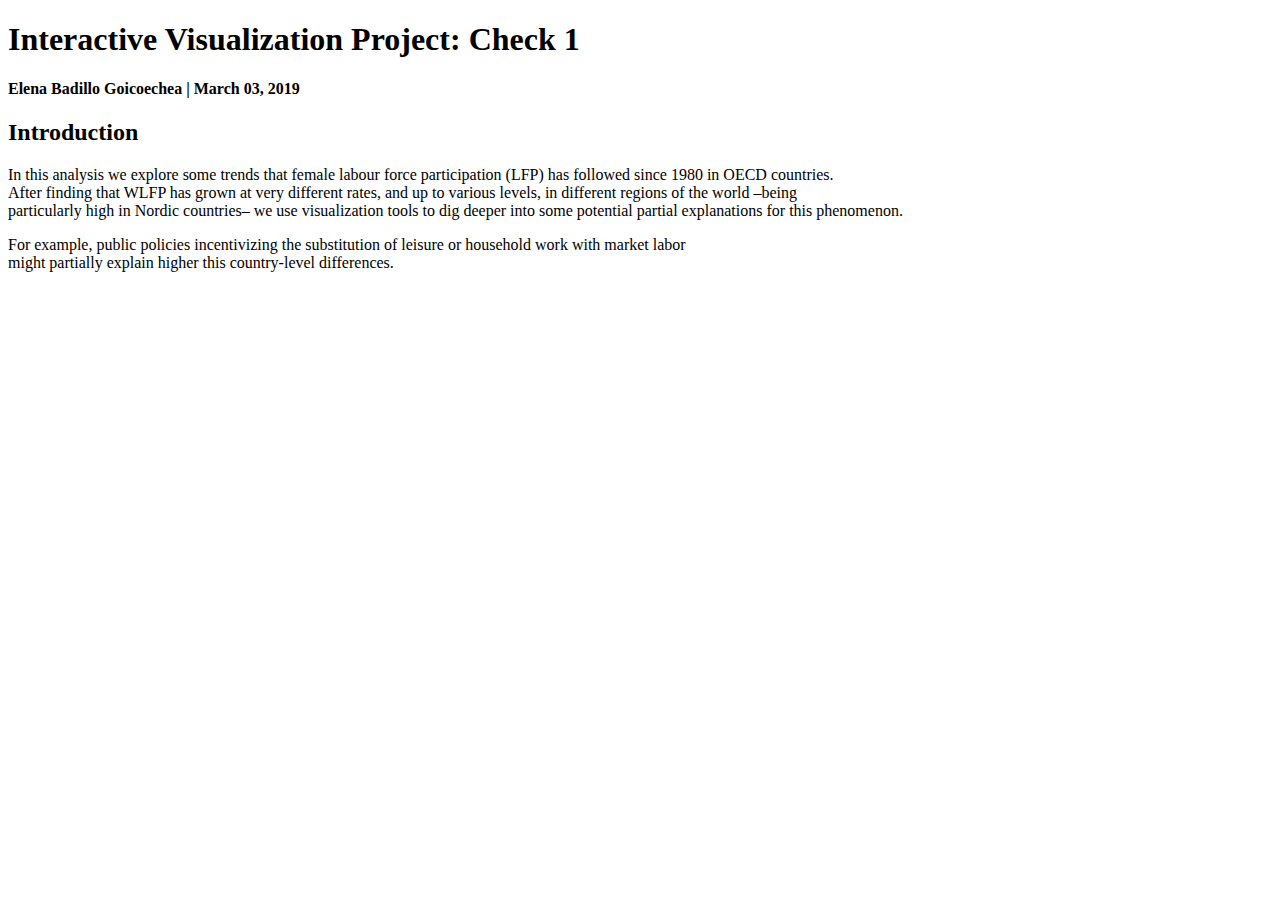
==== index.html @ 7882cd6a "Female LFP: Interactive Visualization I" ====
<!DOCTYPE html>
<html lang="en">
<head>
  <meta charset="UTF-8">
  <title> Reverse Scatterplot in d3</title>
  <link rel="stylesheet" type="text/css" href="main.css">
</head>
<body>
  <h1>Interactive Visualization Project: Check 1</h1>
  <h4>    Elena Badillo Goicoechea |  March 03, 2019  </h4>
  <h2>Introduction</h2>

<p>In this analysis we explore some trends that female labour force participation (LFP) has followed since 1980 in OECD countries.
</br>After finding that WLFP has grown at very different rates, and up to various levels, 
in different regions of the world –being </br> particularly high in Nordic countries– we use visualization tools to dig deeper into some potential partial explanations for this phenomenon.</p> 

For example, public policies incentivizing the substitution of leisure or household work with market labor </br> might partially explain higher this country-level differences.</p>

<script src="https://d3js.org/d3.v4.js"></script>
  <div id="lfptime"></div>
  <script src="lfpseries.js"></script>
  <div id="dynscatter"></div>
  <script src="dyn_scatter_mult.js"></script>
  
</body>
</html>
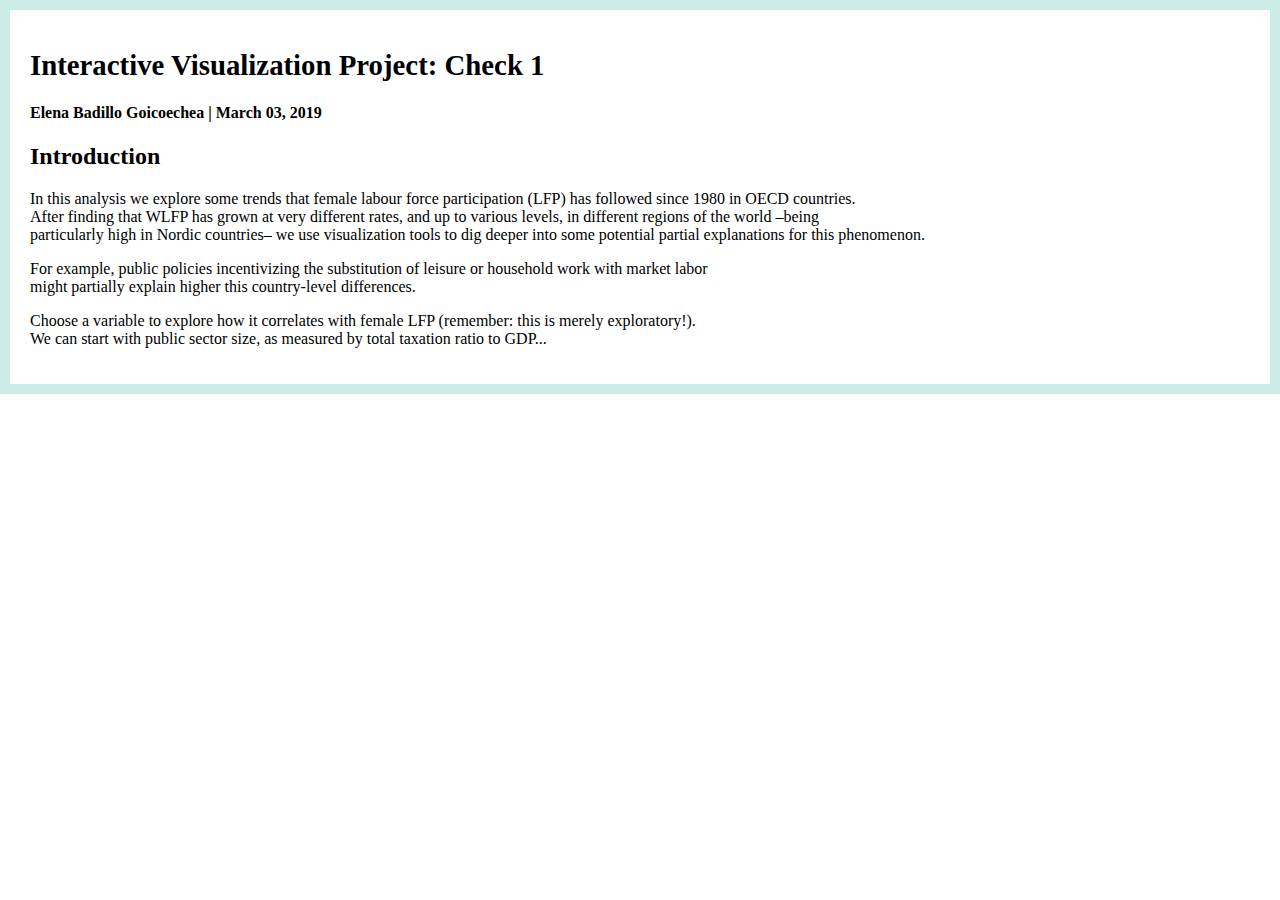
==== commit 5878f04c: "Female LFP: Interactive Visualization I" ====
--- a/index.html
+++ b/index.html
@@ -2,7 +2,7 @@
 <html lang="en">
 <head>
   <meta charset="UTF-8">
-  <title> Reverse Scatterplot in d3</title>
+  <title> Trends in Female Labor Participation </title>
   <link rel="stylesheet" type="text/css" href="main.css">
 </head>
 <body>
@@ -18,6 +18,7 @@
 
 <script src="https://d3js.org/d3.v4.js"></script>
   <div id="lfptime"></div>
+    <p> Choose a variable to explore how it correlates with female LFP (remember: this is merely exploratory!). </br> We can start with public sector size, as measured by total taxation ratio to GDP... </p>
   <script src="lfpseries.js"></script>
   <div id="dynscatter"></div>
   <script src="dyn_scatter_mult.js"></script>
--- a/main.css
+++ b/main.css
@@ -0,0 +1,110 @@
+html,
+
+head {
+  border-style: solid;
+  border-color: #ccece6;
+  border-width: 10px;
+}
+
+.lfptime{
+	 width: 100%;
+	 height: 100%;
+	 align-items: center;
+	 justify-content: center;
+     display: flex;
+     flex:50;
+  }
+
+body {
+  color: #000;
+  background: #fff;
+  width: 100%;
+  height: 110%;
+  font-family: Garamond;
+  margin: 10px;
+  padding: 10px;
+  border: 10px;
+}
+
+path.line
+{
+    fill: none;
+    stroke: #000;
+}
+
+.dynscatter {
+  width: 100%;
+  height: 100%;
+  display: flex;
+  align-items: center;
+  justify-content: center;
+}
+
+          #GWGButton {
+        cursor: pointer;
+      }
+      
+      #GWGButton rect {
+        fill: #ccc;
+      }
+      
+      #GWGButton text {
+        font-family: Garamond, sans-serif;
+        font-size: 14px;
+        fill: black;
+      }
+      
+      #GWGButton:hover rect {
+        fill: '#12939A';
+      }
+
+
+
+          #JQButton {
+        cursor: pointer;
+      }
+      
+      #JQButton rect {
+        fill: #ccc;
+      }
+      
+      #JQButton text {
+        font-family: Garamond, sans-serif;
+        font-size: 14px;
+        fill: black;
+      }
+      
+      #JQButton:hover rect {
+        fill: '#12939A';
+      }
+
+
+            #IncButton {
+        cursor: pointer;
+      }
+      
+      #IncButton rect {
+        fill: #ccc;
+      }
+      
+      #IncButton text {
+        font-family: Garamond, sans-serif;
+        font-size: 14px;
+        fill: black;
+      }
+      
+      #IncButton:hover rect {
+        fill: '#12939A';
+      }
+
+title, p, h1, h2, h3, h4, h5, h6 {
+ font-family: Garamond;
+ }
+ title {font-size: 4em; }
+ p  { font-size: 1.0em; }
+ h1 { font-size: 1.8em; }
+ h2 { font-size: 1.5em; }
+ h3 { font-size: 1.1em ; }
+ h4 { font-size: 1.0em; }
+ h5 { font-size: 0.9em; }
+ h6 { font-size: 0.8em; }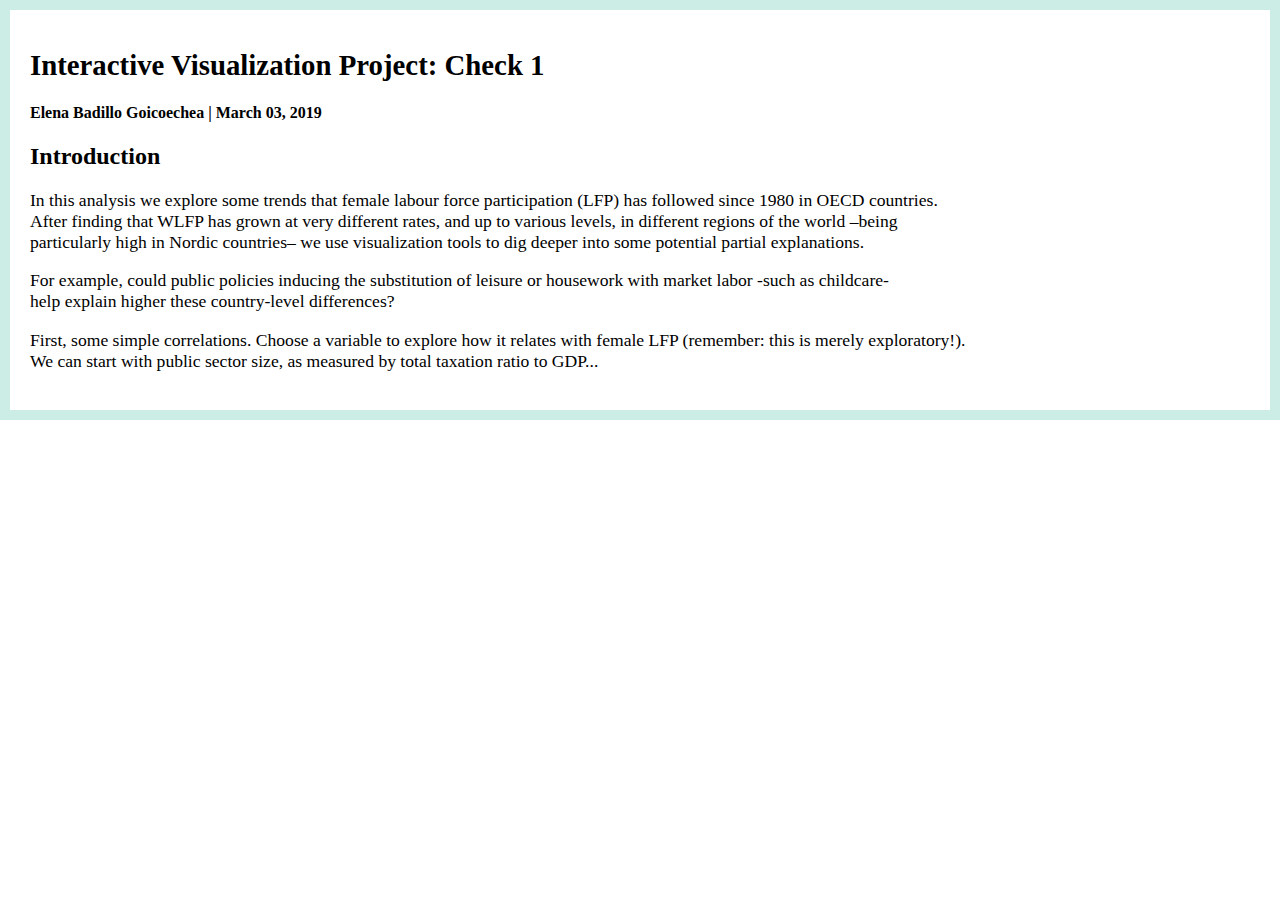
==== commit c9ab2b56: "Formatting - Female LFP Trends (Late commit!)" ====
--- a/index.html
+++ b/index.html
@@ -10,15 +10,15 @@
   <h4>    Elena Badillo Goicoechea |  March 03, 2019  </h4>
   <h2>Introduction</h2>
 
-<p>In this analysis we explore some trends that female labour force participation (LFP) has followed since 1980 in OECD countries.
+<p> In this analysis we explore some trends that female labour force participation (LFP) has followed since 1980 in OECD countries.
 </br>After finding that WLFP has grown at very different rates, and up to various levels, 
-in different regions of the world –being </br> particularly high in Nordic countries– we use visualization tools to dig deeper into some potential partial explanations for this phenomenon.</p> 
+in different regions of the world –being </br> particularly high in Nordic countries– we use visualization tools to dig deeper into some potential partial explanations.</p> 
 
-For example, public policies incentivizing the substitution of leisure or household work with market labor </br> might partially explain higher this country-level differences.</p>
+<p> For example, could public policies inducing the substitution of leisure or housework with market labor -such as childcare- </br>  help explain higher these country-level differences?</p>
 
 <script src="https://d3js.org/d3.v4.js"></script>
   <div id="lfptime"></div>
-    <p> Choose a variable to explore how it correlates with female LFP (remember: this is merely exploratory!). </br> We can start with public sector size, as measured by total taxation ratio to GDP... </p>
+    <p> First, some simple correlations. Choose a variable to explore how it relates with female LFP (remember: this is merely exploratory!). </br> We can start with public sector size, as measured by total taxation ratio to GDP... </p>
   <script src="lfpseries.js"></script>
   <div id="dynscatter"></div>
   <script src="dyn_scatter_mult.js"></script>
--- a/main.css
+++ b/main.css
@@ -72,10 +72,12 @@
         font-family: Garamond, sans-serif;
         font-size: 14px;
         fill: black;
+        text-align: center;
       }
       
       #JQButton:hover rect {
         fill: '#12939A';
+        text-align: center;
       }
 
 
@@ -85,23 +87,63 @@
       
       #IncButton rect {
         fill: #ccc;
+        text-align: center;
       }
       
       #IncButton text {
-        font-family: Garamond, sans-serif;
+        font-family: Garamond;
         font-size: 14px;
         fill: black;
+        text-align: center;
       }
       
       #IncButton:hover rect {
         fill: '#12939A';
       }
 
+
+                #GovButton {
+        cursor: pointer;
+      }
+      
+      #GovButton rect {
+        fill: #ccc;
+        padding: 2px;
+        border-radius: 2px;
+      }
+      
+      #GovButton text {
+        font-family: Garamond;
+        font-size: 14px;
+        text-align: center;
+        fill: black;
+      }
+      
+      #GovButton:hover rect {
+        fill: '#12939A';
+      }
+
+.tooltip {
+    position: absolute;
+    font-family: Garamond;
+    z-index: 10;
+    visibility: hidden;
+    background-color: #B4CDCD;
+    text-align: center;
+    padding: 2px;
+    opacity: 0.65;
+    border-radius: 2px;
+    font-weight: bold;
+    font: 12px sans-serif;
+    color: white;
+    pointer-events: none;
+}
+
 title, p, h1, h2, h3, h4, h5, h6 {
  font-family: Garamond;
  }
  title {font-size: 4em; }
- p  { font-size: 1.0em; }
+ p  { font-size: 1.1em; }
  h1 { font-size: 1.8em; }
  h2 { font-size: 1.5em; }
  h3 { font-size: 1.1em ; }
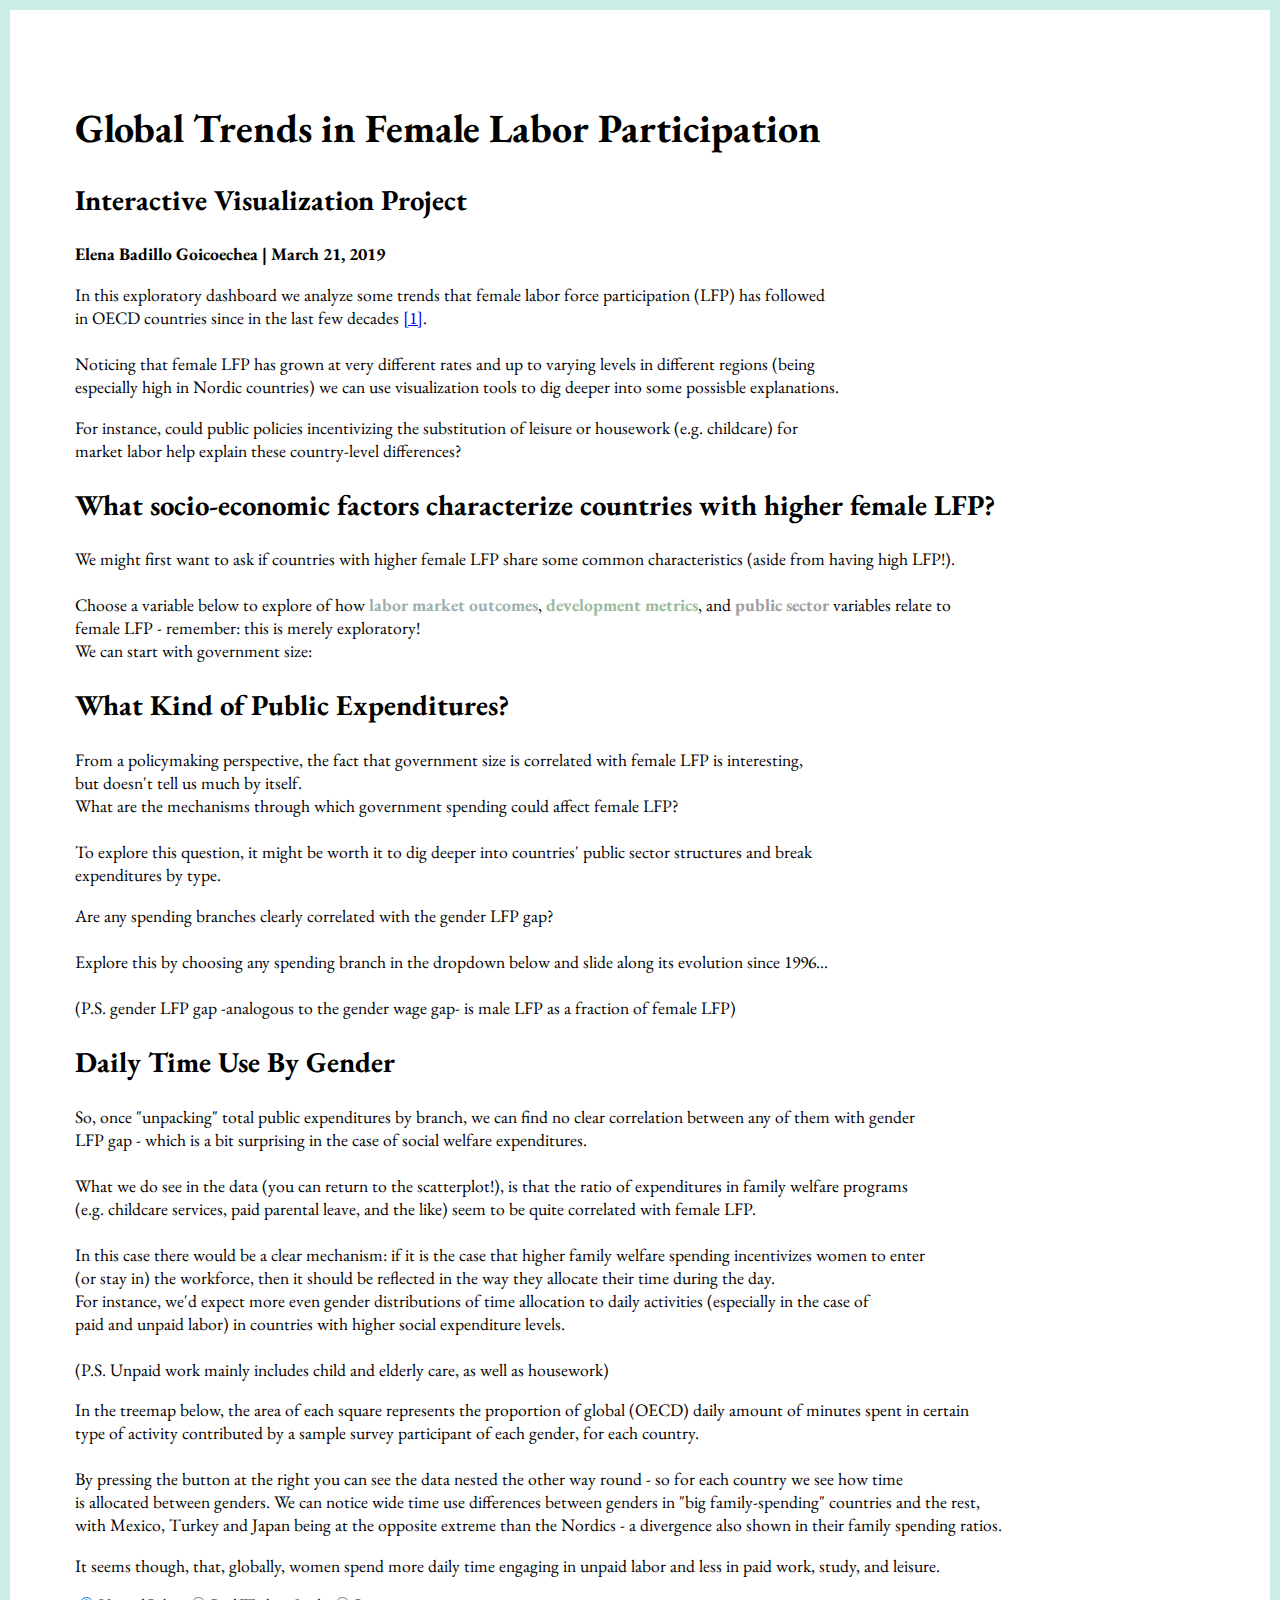
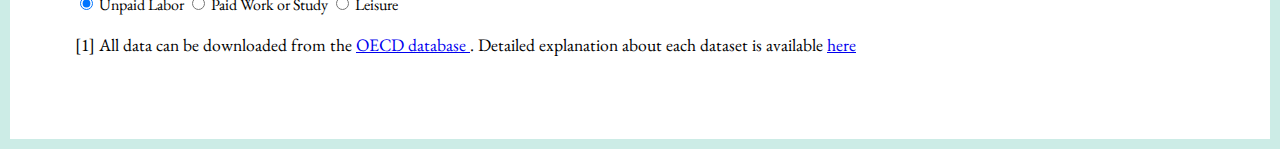
==== commit 335f3767: "aesthetics details and texts" ====
--- a/index.html
+++ b/index.html
@@ -1,28 +1,96 @@
 <!DOCTYPE html>
 <html lang="en">
 <head>
+  <link href="https://fonts.googleapis.com/css?family=EB+Garamond" rel="stylesheet">
   <meta charset="UTF-8">
-  <title> Trends in Female Labor Participation </title>
+  <title> Global Trends in Female Labor Participation </title>
   <link rel="stylesheet" type="text/css" href="main.css">
 </head>
 <body>
-  <h1>Interactive Visualization Project: Check 1</h1>
-  <h4>    Elena Badillo Goicoechea |  March 03, 2019  </h4>
-  <h2>Introduction</h2>
+  <h1>Global Trends in Female Labor Participation </h1>
+<h2> Interactive Visualization Project</h2>
+  <h3>    Elena Badillo Goicoechea |  March 21, 2019  </h3>
+ 
 
-<p> In this analysis we explore some trends that female labour force participation (LFP) has followed since 1980 in OECD countries.
-</br>After finding that WLFP has grown at very different rates, and up to various levels, 
-in different regions of the world –being </br> particularly high in Nordic countries– we use visualization tools to dig deeper into some potential partial explanations.</p> 
 
-<p> For example, could public policies inducing the substitution of leisure or housework with market labor -such as childcare- </br>  help explain higher these country-level differences?</p>
+
+<p> In this exploratory dashboard we analyze some trends that female labor force participation (LFP) has followed  </br> 
+ in OECD countries since in the last few decades <a href="#fn1">[1]</a>. </br>  
+</br>
+
+Noticing that female LFP has grown at very different rates and up to varying levels in different regions (being </br> especially high in Nordic countries) we can use visualization tools to dig deeper into some possisble explanations.</p> 
+
+<p> For instance, could public policies incentivizing the substitution of leisure or housework (e.g. childcare) for </br>
+ market labor help explain these country-level differences?</p>
 
 <script src="https://d3js.org/d3.v4.js"></script>
-  <div id="lfptime"></div>
-    <p> First, some simple correlations. Choose a variable to explore how it relates with female LFP (remember: this is merely exploratory!). </br> We can start with public sector size, as measured by total taxation ratio to GDP... </p>
-  <script src="lfpseries.js"></script>
-  <div id="dynscatter"></div>
+<script src="https://d3js.org/d3-color.v1.min.js"></script>
+<script src="https://d3js.org/d3-interpolate.v1.min.js"></script>
+<script src="https://d3js.org/d3-scale-chromatic.v1.min.js"></script>
+
+<div id="lfptime"></div>
+<script src="lfpseries.js"></script>
+
+  <h2> What socio-economic factors characterize countries with higher female LFP? </h2>
+
+  <p> We might first want to ask if countries with higher female LFP share some common characteristics (aside from having high LFP!).</br> </br> 
+    Choose a variable below to explore of how <b><span style="color:#9DB0B0">labor market outcomes</span></b>, <b><span style="color:#9CBA9C">development metrics</span></b>, and <b><span style="color:#A19D9D">public sector</span></b> variables relate to </br> 
+  female LFP - remember: this is merely exploratory!</br> 
+   We can start with government size: </p>
+
+<div id="slider_scatt"></div>
+<div id="dynscatter"></div>
   <script src="dyn_scatter_mult.js"></script>
-  
+
+  <h2> What Kind of Public Expenditures? </h2>
+
+<p> From a policymaking perspective, the fact that government size is correlated with female LFP is interesting, </br>
+ but doesn't tell us much by itself. </br>
+ What are the <bold> mechanisms </bold> through which government spending could affect female LFP?
+</br></br> To explore this question, it might be worth it to dig deeper into countries' public sector structures and break </br>expenditures by type.</p>
+
+<p> Are any spending branches clearly correlated with the gender LFP gap? </br></br>
+Explore this by choosing any spending branch in the dropdown below and slide along its evolution since 1996...</br> </br> 
+
+(P.S. gender LFP gap -analogous to the gender wage gap- is male LFP as a fraction of female LFP) </p> 
+
+<div id="slider"></div>
+<div id="dropdw-container"></div>
+<div id="govdens"></div>
+<script src="gov_dens.js"></script>
+
+
+<h2> Daily Time Use By Gender </h2>
+
+<p> So, once "unpacking" total public expenditures by branch, we can find no clear correlation between any of them with gender </br>  LFP gap - which is a bit surprising in the case of social welfare expenditures. </br></br>
+
+What we do see in the data (you can return to the scatterplot!), is that the ratio of expenditures in family welfare programs </br> (e.g. childcare services, paid parental leave, and the like) seem to be quite correlated with female LFP.</br> </br> 
+
+In this case there would be a clear mechanism: if it is the case that higher family welfare spending incentivizes women to enter </br>  (or stay in) the workforce, then it should be reflected in the way they allocate their time during the day.</br> For instance, we'd expect more even gender distributions of time allocation to daily activities (especially in the case of </br> paid and unpaid labor) in countries with higher social expenditure levels. </br></br>
+(P.S. Unpaid work mainly includes child and elderly care, as well as housework) </p> 
+
+<p> In the treemap below, the area of each square represents the proportion of global (OECD) daily amount of minutes spent in certain </br> 
+  type of activity contributed by a sample survey participant of each gender, for each country. </br> </br> 
+By pressing the button at the right you can see the data nested the other way round - so for each country we see how time </br> 
+is allocated between genders.
+
+We can notice wide time use differences between genders in "big family-spending" countries and the rest, </br> with Mexico, Turkey and Japan being at the opposite extreme than the Nordics - a divergence also shown in their family spending ratios.</p>
+
+<p> It seems though, that, globally, women spend more daily time engaging in unpaid labor and less in paid work, study, and leisure.</p>
+
+  <div id="treelegend"></div>
+
+  <label><input type="radio" id = "UNPinput" name="mode" value="Value" checked> Unpaid Labor</label>
+  <label><input type="radio" id = "PSinput" name="mode" value="Value"> Paid Work or Study </label>
+  <label><input type="radio" id = "LSinput" name="mode" value="Value"> Leisure </label>
+
+  <div id="timetreemap"></div>
+  <script src="timetreemapv2.js"></script>
+
+  <p id="fn1">[1] All data can be downloaded from the <a href="https://stats.oecd.org">OECD database </a>. Detailed explanation about each dataset is available <a href="https://github.com/ElenaBadilloG/ElenaBadilloG.github.io/blob/master/README.md"> here</a></p>
+
+
+
 </body>
 </html>
 
--- a/main.css
+++ b/main.css
@@ -4,7 +4,9 @@
   border-style: solid;
   border-color: #ccece6;
   border-width: 10px;
-}
+  font-family: 'EB Garamond', serif;
+}
+
 
 .lfptime{
 	 width: 100%;
@@ -19,11 +21,11 @@
   color: #000;
   background: #fff;
   width: 100%;
-  height: 110%;
-  font-family: Garamond;
-  margin: 10px;
-  padding: 10px;
-  border: 10px;
+  height: 100%;
+  font-family: 'EB Garamond', serif;
+  margin: 35px;
+  padding: 30px;
+  border: 50px;
 }
 
 path.line
@@ -40,92 +42,135 @@
   justify-content: center;
 }
 
-          #GWGButton {
-        cursor: pointer;
-      }
-      
-      #GWGButton rect {
-        fill: #ccc;
-      }
-      
-      #GWGButton text {
-        font-family: Garamond, sans-serif;
-        font-size: 14px;
-        fill: black;
-      }
-      
-      #GWGButton:hover rect {
-        fill: '#12939A';
-      }
-
-
-
-          #JQButton {
-        cursor: pointer;
-      }
-      
-      #JQButton rect {
-        fill: #ccc;
-      }
-      
-      #JQButton text {
-        font-family: Garamond, sans-serif;
-        font-size: 14px;
-        fill: black;
-        text-align: center;
-      }
-      
-      #JQButton:hover rect {
-        fill: '#12939A';
-        text-align: center;
-      }
-
-
-            #IncButton {
-        cursor: pointer;
-      }
-      
-      #IncButton rect {
-        fill: #ccc;
-        text-align: center;
-      }
-      
-      #IncButton text {
-        font-family: Garamond;
-        font-size: 14px;
-        fill: black;
-        text-align: center;
-      }
-      
-      #IncButton:hover rect {
-        fill: '#12939A';
-      }
-
-
-                #GovButton {
-        cursor: pointer;
+.scattersubtitle {
+ fill: #799c94;
+ font-size: 16px;
+ font-weight: bold;
+text-align: center;
+}
+
+     
+ #Button {
+        cursor: pointer;
+    
+  }
+
+      #Button rect:hover {
+        fill:#B9C5C5;
+    
+      }
+      #Button rect {
+        fill: #C6D2D2;
+        padding: 2px;
+        fill:url(#gradientTS);
+        
+      }
+      
+      #Button text {
+        font-family: 'EB Garamond', serif;
+        font-size: 14px;
+        text-align: center;
+        fill: black;
+      }
+
+  #LabButton {
+        cursor: pointer;
+        border-radius: 50%;
+    
+      }
+
+      #LabButton rect:hover {
+        fill: #B9C5C5;
+    
+      }
+      
+      #LabButton rect {
+        fill: #C6D2D2;
+        padding: 2px;
+        fill:url(#gradientLAB);
+        
+      }
+      
+      #LabButton text {
+        font-family: 'EB Garamond', serif;
+        font-size: 14px;
+        text-align: center;
+        fill: black;
+      }
+
+
+ #QualButton {
+        cursor: pointer;
+        border-radius: 50%;
+    
+      }
+
+       #QualButton rect:hover {
+        fill: #B9C5C5;
+    
+      }
+      
+      #QualButton rect {
+        fill: #D3EAD3;
+        padding: 2px;
+        fill:url(#gradientQUAL);
+        
+      }
+      
+      #QualButton text {
+        font-family: 'EB Garamond', serif;
+        font-size: 14px;
+        text-align: center;
+        fill: black;
+      }
+
+   #GovButton {
+        border-radius: 17px;
+        cursor: pointer;
+    
+      }
+   #GovButton rect:hover {
+        fill: #B9C5C5;
+    
       }
       
       #GovButton rect {
-        fill: #ccc;
-        padding: 2px;
-        border-radius: 2px;
+        fill: #EAE8E8;
+        fill:url(#gradientGOV);
+        
       }
       
       #GovButton text {
-        font-family: Garamond;
-        font-size: 14px;
-        text-align: center;
-        fill: black;
-      }
-      
-      #GovButton:hover rect {
-        fill: '#12939A';
+        font-family: 'EB Garamond', serif;
+        font-size: 14px;
+        text-align: center;
+        fill: black;
+      }
+
+  .RoundedButton rect {
+        rx:10px;
+        ry:10px;
+        x1:0%;
+        y1:0%;
+        x2:0%;
+        y2:100%;
+      }
+
+}
+
+ .RoundedButtonTS rect {
+        rx:10px;
+        ry:10px;
+      }
+
+ .RoundedButtonTS rect {
+        rx:10px;
+        ry:10px;
       }
 
 .tooltip {
     position: absolute;
-    font-family: Garamond;
+    font-family: 'EB Garamond', serif;
     z-index: 10;
     visibility: hidden;
     background-color: #B4CDCD;
@@ -134,19 +179,118 @@
     opacity: 0.65;
     border-radius: 2px;
     font-weight: bold;
-    font: 12px sans-serif;
+    font: 12px Garamond;
     color: white;
     pointer-events: none;
 }
 
 title, p, h1, h2, h3, h4, h5, h6 {
- font-family: Garamond;
+ font-family: 'EB Garamond', serif;
  }
- title {font-size: 4em; }
+ title {font-size: 6em; }
  p  { font-size: 1.1em; }
- h1 { font-size: 1.8em; }
- h2 { font-size: 1.5em; }
+ h1 { font-size: 2.5em; }
+ h2 { font-size: 1.8em; }
  h3 { font-size: 1.1em ; }
  h4 { font-size: 1.0em; }
  h5 { font-size: 0.9em; }
- h6 { font-size: 0.8em; }+ h6 { font-size: 0.8em; }
+
+
+.node {
+  border: solid 1px white;
+  box-sizing: border-box;
+  color: black;
+  font-weight: bold;
+  font: 13px EB Garamond;
+  line-height: 1em;
+  overflow: hidden;
+  position: absolute;
+  white-space: pre;
+  background: #ddd;
+  text-indent: 2px;
+}
+
+.node-label{
+  color: white;
+  },
+.node-value {
+  margin: 4px;
+}
+
+.node-value {
+  margin-top: -2px;
+}
+
+.node-value {
+  font-weight: bold;
+
+}
+
+
+
+.barchart {
+            margin: 10px;
+            padding-top: 10px;
+        }
+
+        .barchart .right {
+            stroke: white;
+          
+        }
+
+        .barchart .left {
+            stroke: white;
+          
+        }
+
+        .barchart text {
+        }
+
+        .barchart text.name {
+            font: 14px EB Garamond;
+        }
+
+        .barchart text.title {
+            font-weight: bold;
+            fill: black;
+            font: 16px EB Garamond;
+
+        }
+    .ticks {
+      font-size: 14px;
+    }
+
+    .track,
+    .track-inset,
+    .track-overlay {
+      stroke-linecap: round;
+      padding: 0
+    }
+
+    .track {
+      stroke: #000;
+      stroke-opacity: 0.3;
+      stroke-width: 10px;
+    }
+
+    .track-inset {
+      stroke: #dcdcdc;
+      stroke-width: 8px;
+    }
+
+    .track-overlay {
+      pointer-events: stroke;
+      stroke-width: 50px;
+      stroke: transparent;
+      cursor: crosshair;
+    }
+
+    .handle {
+      fill: #fff;
+      stroke: #000;
+      stroke-opacity: 0.5;
+      stroke-width: 1.25px;
+    }
+
+    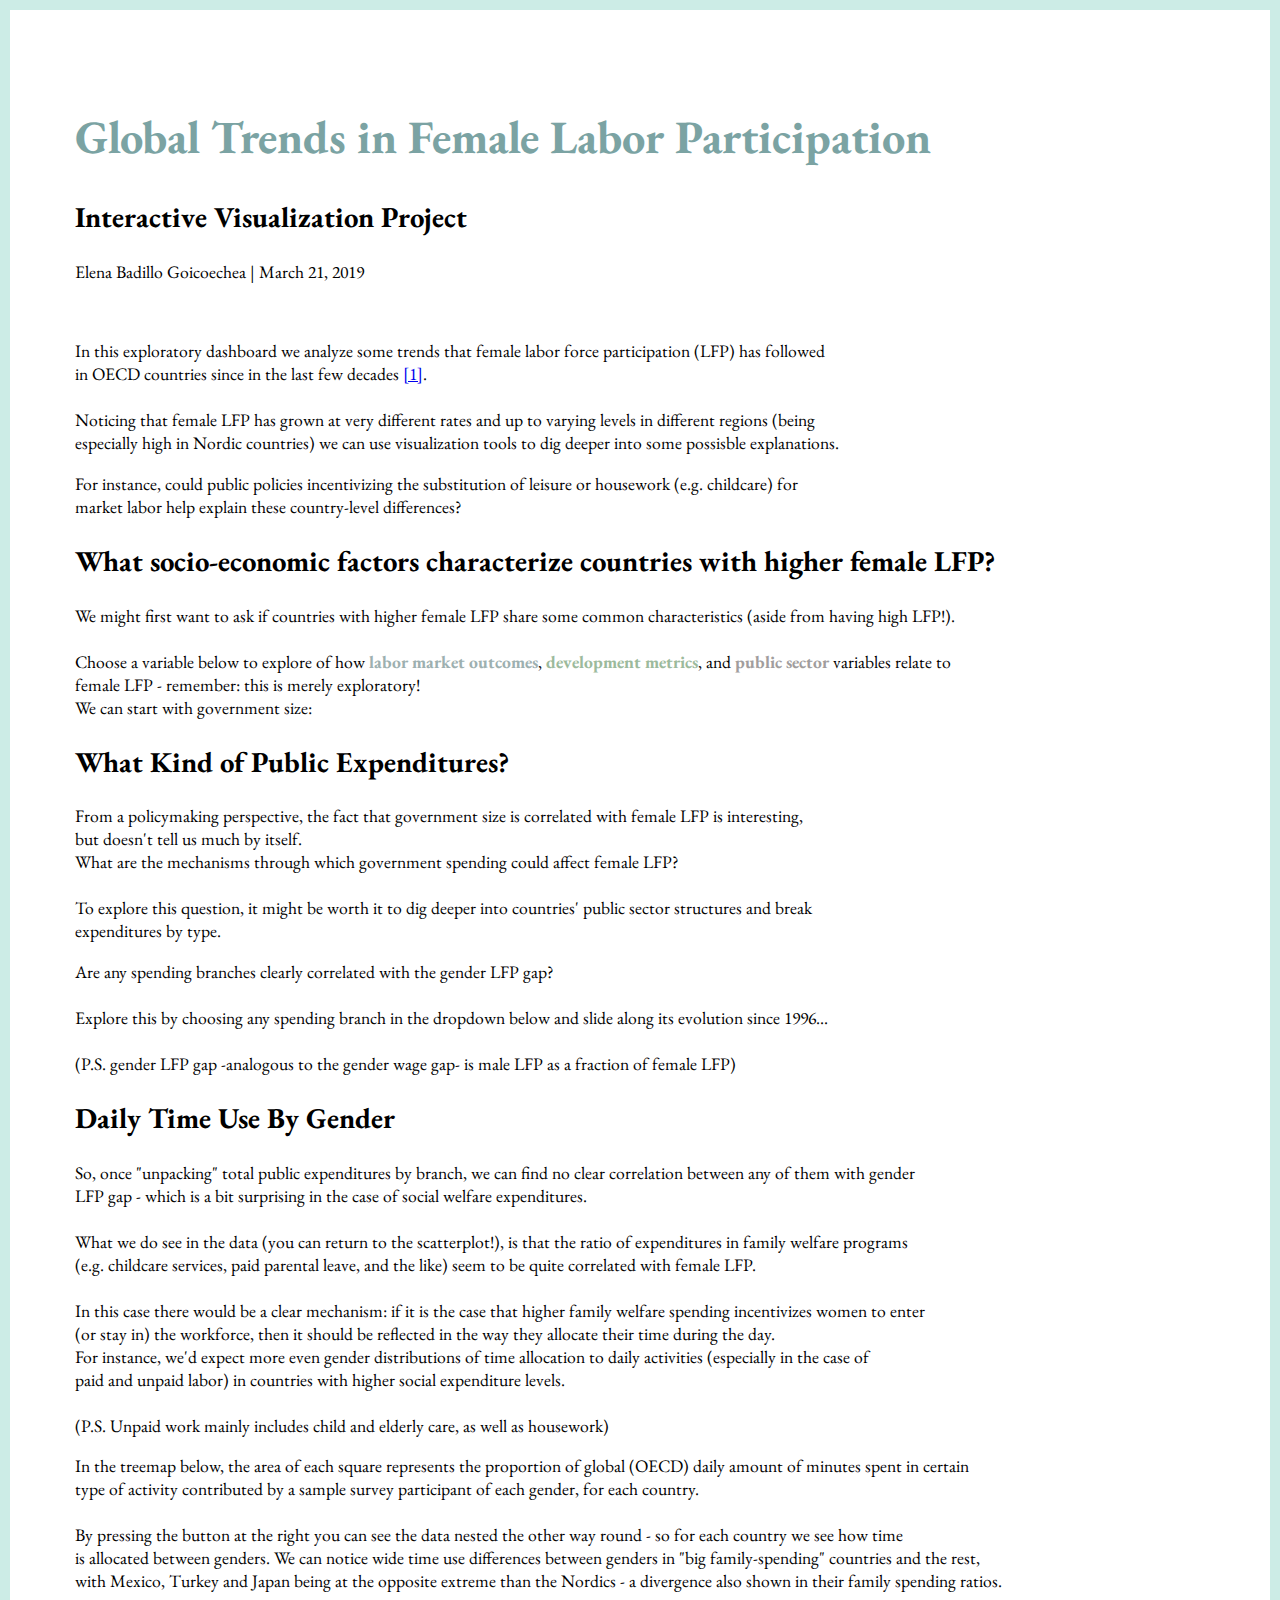
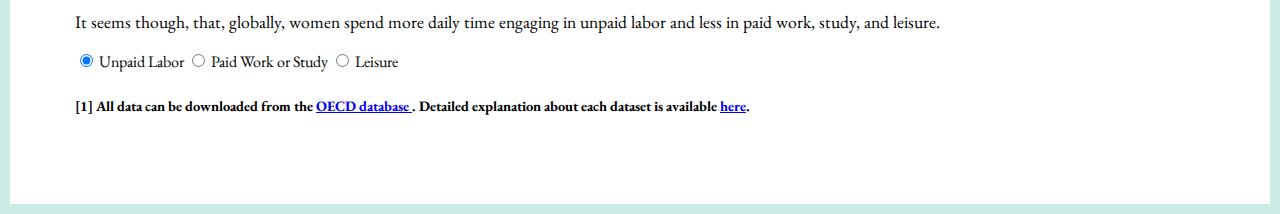
==== commit 344a41ba: "Added gradient properties" ====
--- a/index.html
+++ b/index.html
@@ -8,12 +8,10 @@
 </head>
 <body>
   <h1>Global Trends in Female Labor Participation </h1>
-<h2> Interactive Visualization Project</h2>
-  <h3>    Elena Badillo Goicoechea |  March 21, 2019  </h3>
+<h2> Interactive Visualization Project</h2> <p>    Elena Badillo Goicoechea  |   March 21, 2019  </p>
+ </br>  
+  
  
-
-
-
 <p> In this exploratory dashboard we analyze some trends that female labor force participation (LFP) has followed  </br> 
  in OECD countries since in the last few decades <a href="#fn1">[1]</a>. </br>  
 </br>
@@ -87,7 +85,7 @@
   <div id="timetreemap"></div>
   <script src="timetreemapv2.js"></script>
 
-  <p id="fn1">[1] All data can be downloaded from the <a href="https://stats.oecd.org">OECD database </a>. Detailed explanation about each dataset is available <a href="https://github.com/ElenaBadilloG/ElenaBadilloG.github.io/blob/master/README.md"> here</a></p>
+  <h5 id="fn1">[1] All data can be downloaded from the <a href="https://stats.oecd.org">OECD database </a>. Detailed explanation about each dataset is available <a href="https://github.com/ElenaBadilloG/ElenaBadilloG.github.io/blob/master/README.md"> here</a>.</h5>
 
 
 
--- a/main.css
+++ b/main.css
@@ -185,11 +185,11 @@
 }
 
 title, p, h1, h2, h3, h4, h5, h6 {
- font-family: 'EB Garamond', serif;
+ font-family: 'EB Garamond';
  }
- title {font-size: 6em; }
+ title {font-size: 6em;}
  p  { font-size: 1.1em; }
- h1 { font-size: 2.5em; }
+ h1 { font-size: 2.9em;  color:#6D9A9A; opacity:.9; }
  h2 { font-size: 1.8em; }
  h3 { font-size: 1.1em ; }
  h4 { font-size: 1.0em; }
